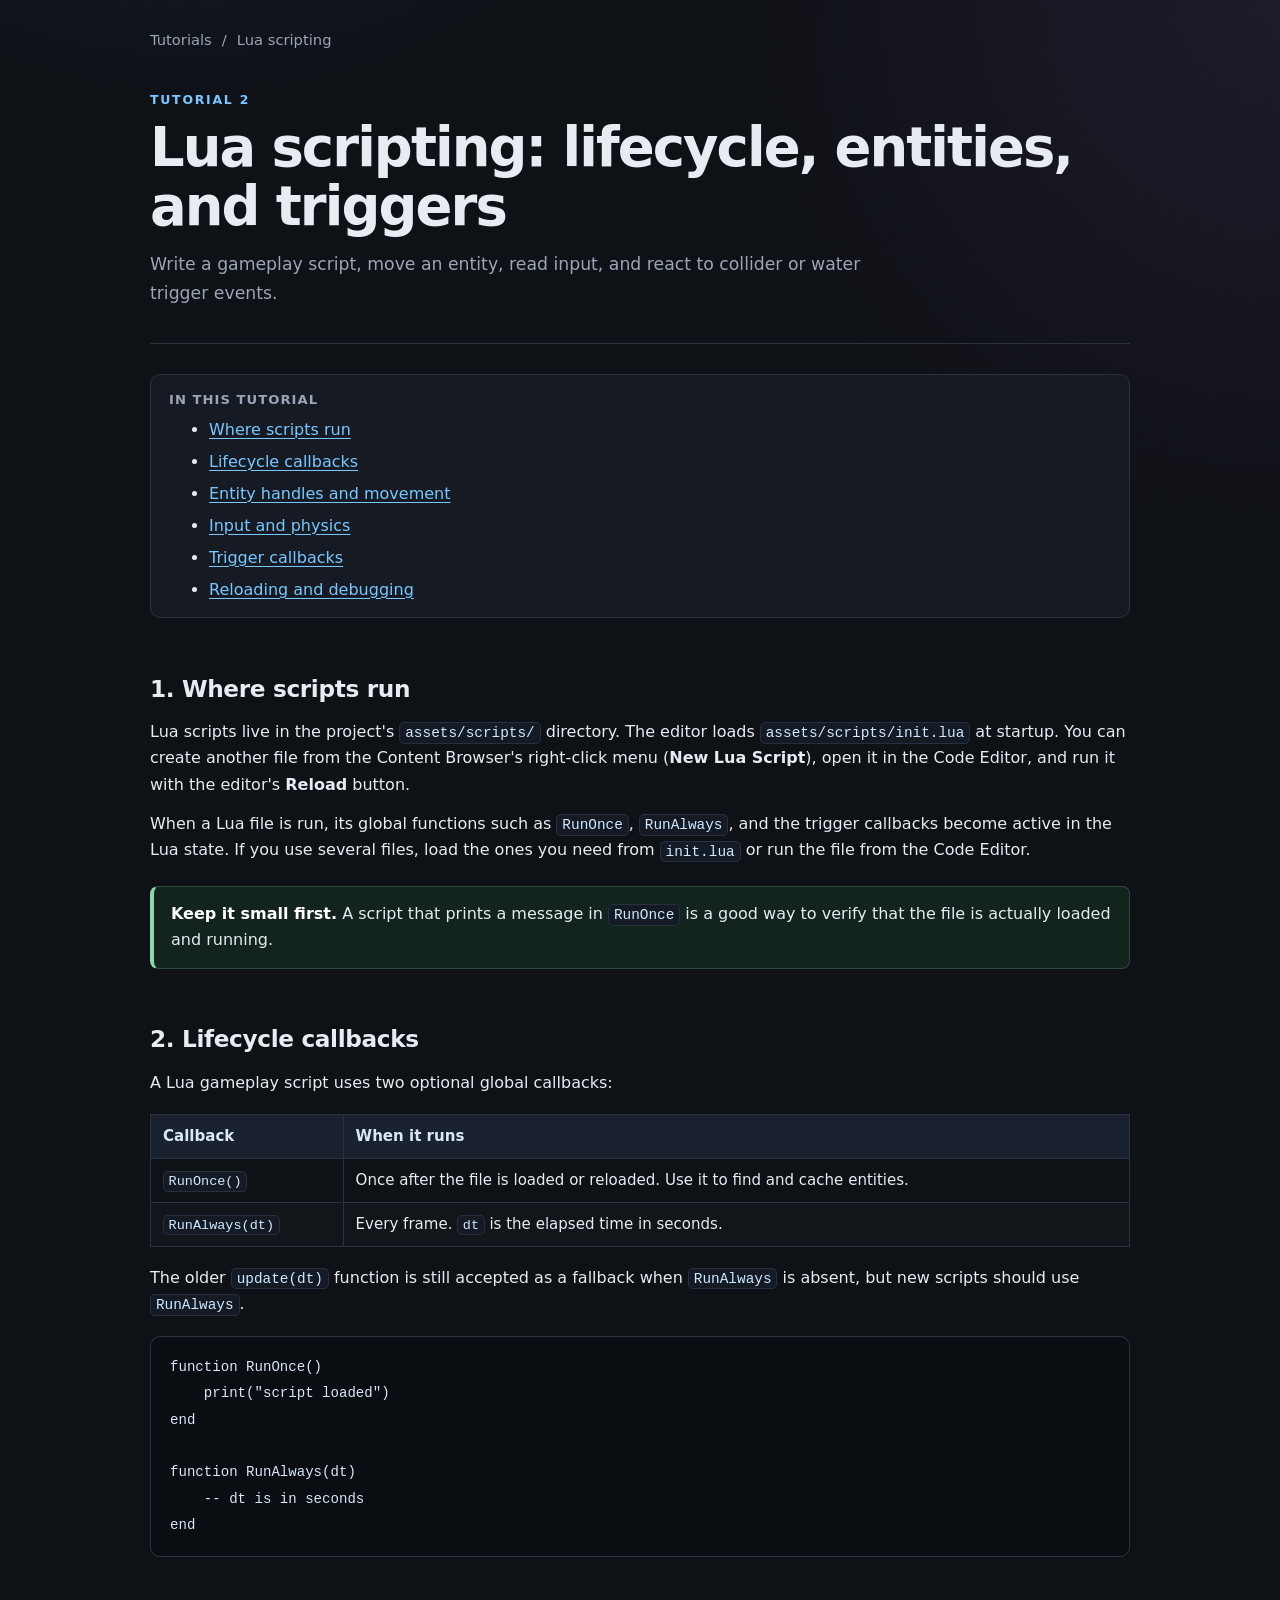
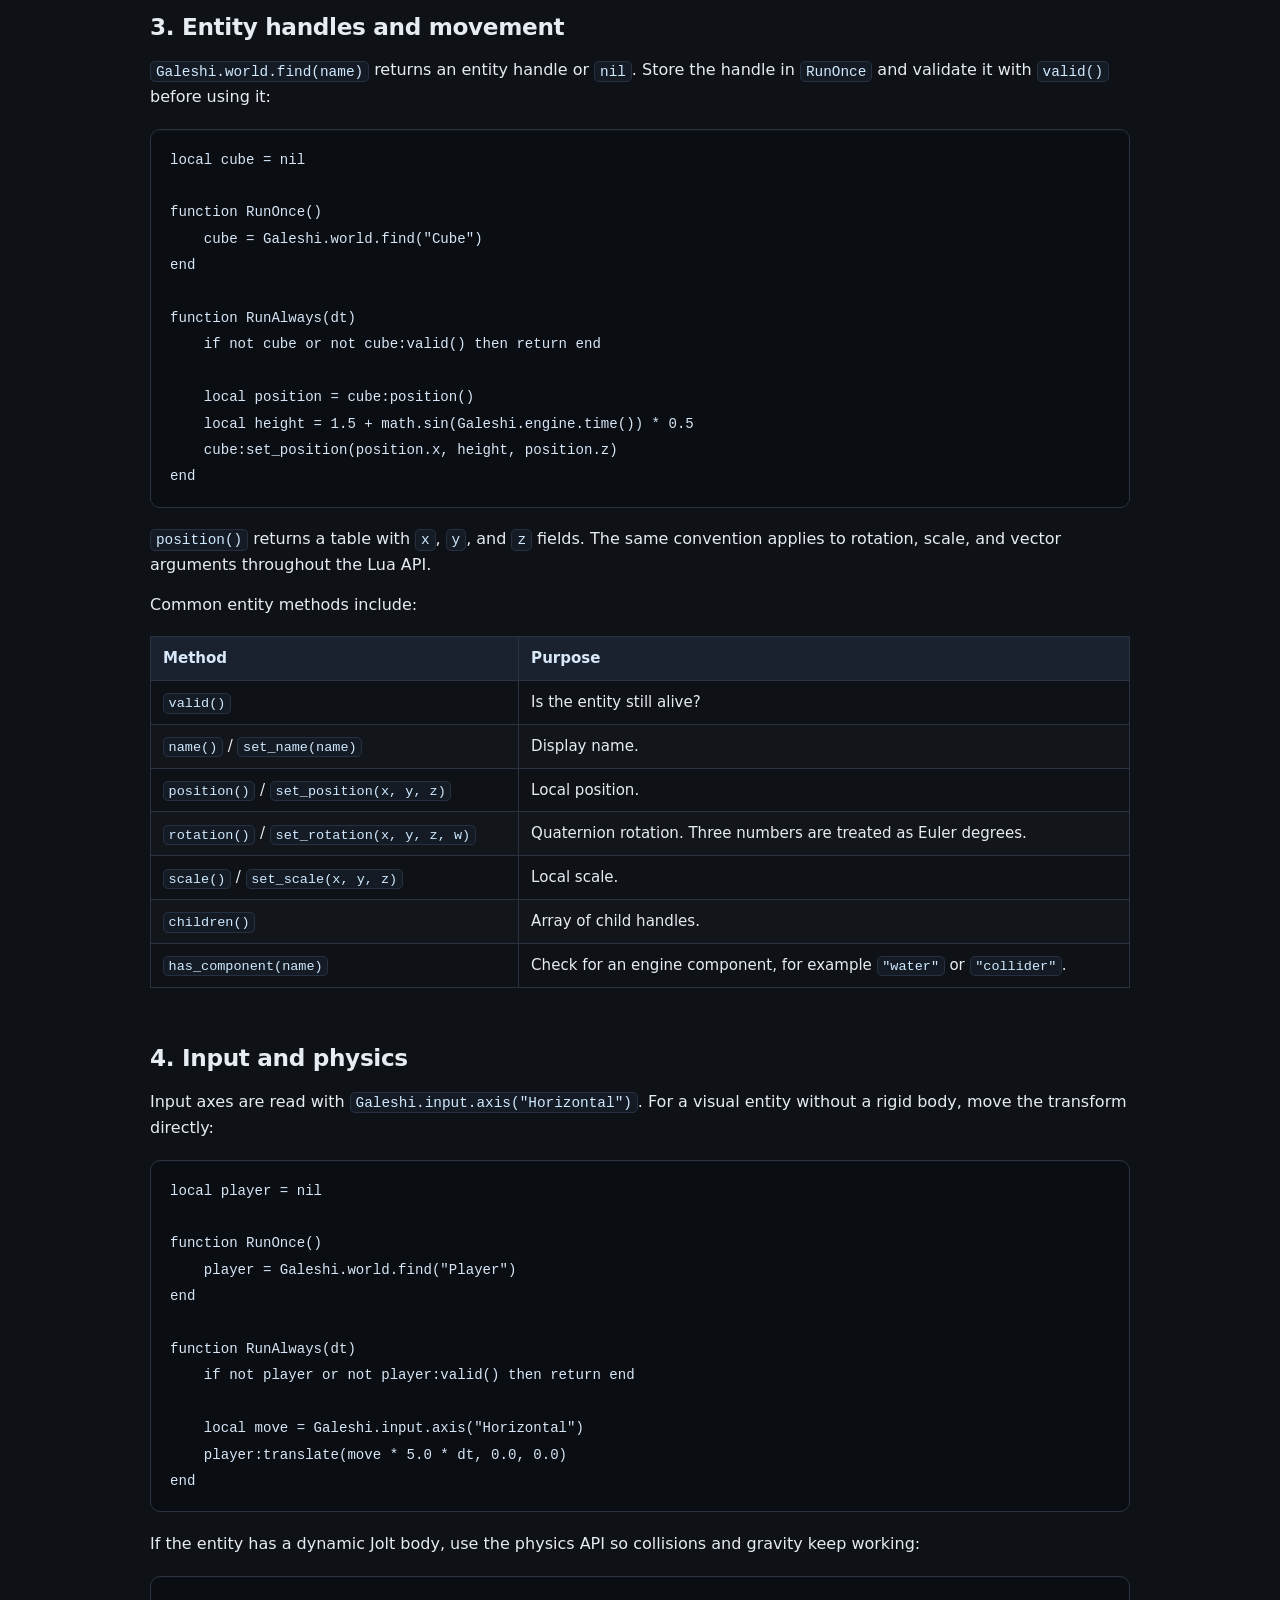
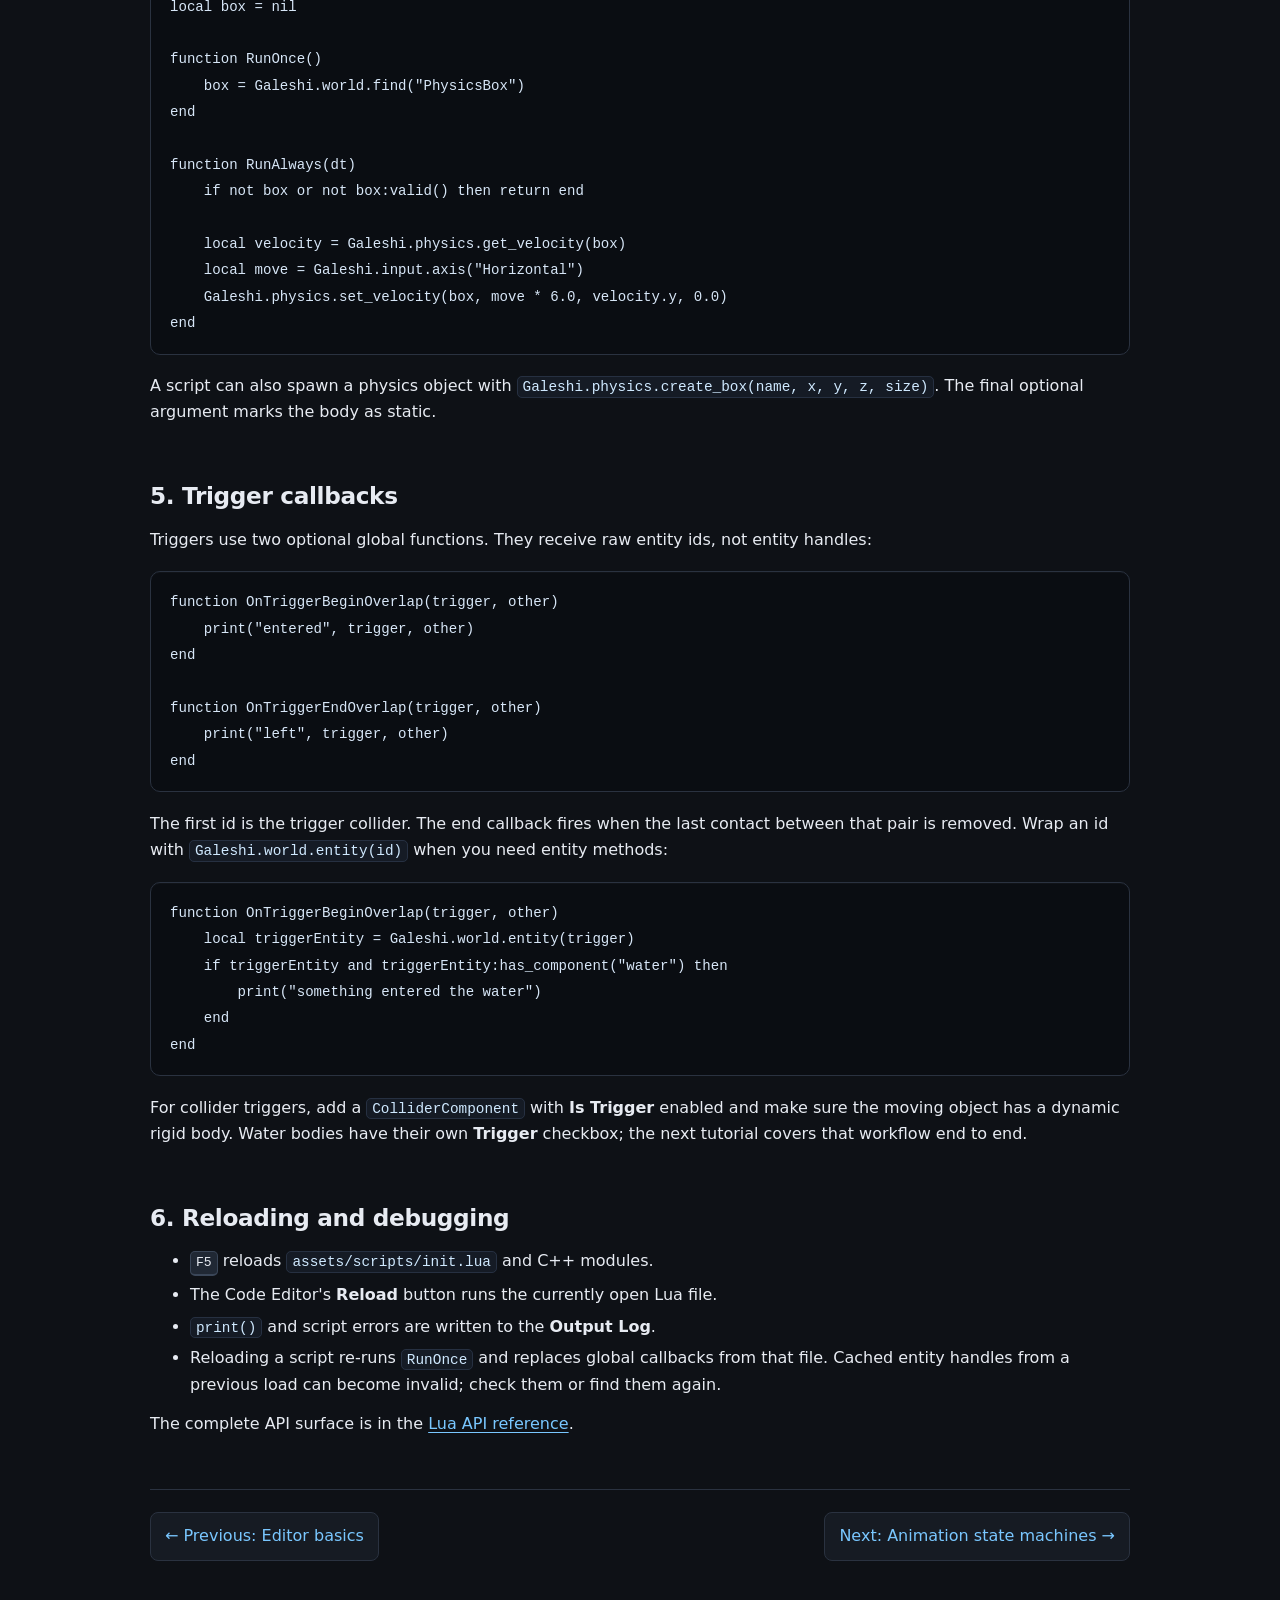
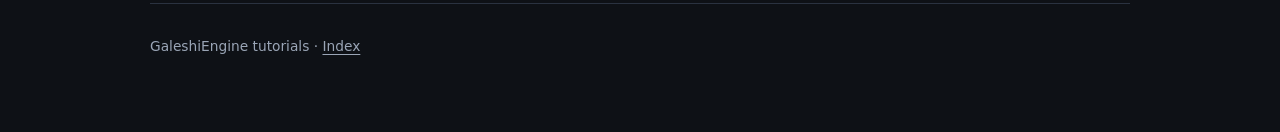
==== docs/tutorials/02-lua-scripts.html @ e1ea151c "Add HTML tutorials Add a browsable tutorial set under docs/tutorials covering editor basics, Lua scr" ====
<!doctype html>
<html lang="en">
<head>
    <meta charset="utf-8">
    <meta name="viewport" content="width=device-width, initial-scale=1">
    <title>Lua scripting — GaleshiEngine Tutorials</title>
    <link rel="stylesheet" href="style.css">
</head>
<body>
<div class="wrap">
    <nav class="top" aria-label="Breadcrumb">
        <a href="index.html">Tutorials</a>
        <span>/</span>
        <span>Lua scripting</span>
    </nav>

    <header class="hero">
        <p class="eyebrow">Tutorial 2</p>
        <h1>Lua scripting: lifecycle, entities, and triggers</h1>
        <p class="lead">
            Write a gameplay script, move an entity, read input, and react to
            collider or water trigger events.
        </p>
    </header>

    <main>
        <div class="toc">
            <p>In this tutorial</p>
            <ul>
                <li><a href="#where">Where scripts run</a></li>
                <li><a href="#lifecycle">Lifecycle callbacks</a></li>
                <li><a href="#entities">Entity handles and movement</a></li>
                <li><a href="#input">Input and physics</a></li>
                <li><a href="#triggers">Trigger callbacks</a></li>
                <li><a href="#reload">Reloading and debugging</a></li>
            </ul>
        </div>

        <section id="where">
            <h2>1. Where scripts run</h2>
            <p>
                Lua scripts live in the project's
                <code>assets/scripts/</code> directory. The editor loads
                <code>assets/scripts/init.lua</code> at startup. You can create
                another file from the Content Browser's right-click menu
                (<strong>New Lua Script</strong>), open it in the Code Editor,
                and run it with the editor's <strong>Reload</strong> button.
            </p>
            <p>
                When a Lua file is run, its global functions such as
                <code>RunOnce</code>, <code>RunAlways</code>, and the trigger
                callbacks become active in the Lua state. If you use several
                files, load the ones you need from <code>init.lua</code> or run
                the file from the Code Editor.
            </p>
            <aside class="callout">
                <p>
                    <strong>Keep it small first.</strong> A script that prints a
                    message in <code>RunOnce</code> is a good way to verify that
                    the file is actually loaded and running.
                </p>
            </aside>
        </section>

        <section id="lifecycle">
            <h2>2. Lifecycle callbacks</h2>
            <p>
                A Lua gameplay script uses two optional global callbacks:
            </p>
            <table>
                <thead>
                    <tr><th>Callback</th><th>When it runs</th></tr>
                </thead>
                <tbody>
                    <tr>
                        <td><code>RunOnce()</code></td>
                        <td>Once after the file is loaded or reloaded. Use it to find and cache entities.</td>
                    </tr>
                    <tr>
                        <td><code>RunAlways(dt)</code></td>
                        <td>Every frame. <code>dt</code> is the elapsed time in seconds.</td>
                    </tr>
                </tbody>
            </table>
            <p>
                The older <code>update(dt)</code> function is still accepted as
                a fallback when <code>RunAlways</code> is absent, but new scripts
                should use <code>RunAlways</code>.
            </p>
            <pre><code>function RunOnce()
    print("script loaded")
end

function RunAlways(dt)
    -- dt is in seconds
end</code></pre>
        </section>

        <section id="entities">
            <h2>3. Entity handles and movement</h2>
            <p>
                <code>Galeshi.world.find(name)</code> returns an entity handle
                or <code>nil</code>. Store the handle in <code>RunOnce</code>
                and validate it with <code>valid()</code> before using it:
            </p>
            <pre><code>local cube = nil

function RunOnce()
    cube = Galeshi.world.find("Cube")
end

function RunAlways(dt)
    if not cube or not cube:valid() then return end

    local position = cube:position()
    local height = 1.5 + math.sin(Galeshi.engine.time()) * 0.5
    cube:set_position(position.x, height, position.z)
end</code></pre>
            <p>
                <code>position()</code> returns a table with
                <code>x</code>, <code>y</code>, and <code>z</code> fields. The
                same convention applies to rotation, scale, and vector
                arguments throughout the Lua API.
            </p>
            <p>Common entity methods include:</p>
            <table>
                <thead>
                    <tr><th>Method</th><th>Purpose</th></tr>
                </thead>
                <tbody>
                    <tr><td><code>valid()</code></td><td>Is the entity still alive?</td></tr>
                    <tr><td><code>name()</code> / <code>set_name(name)</code></td><td>Display name.</td></tr>
                    <tr><td><code>position()</code> / <code>set_position(x, y, z)</code></td><td>Local position.</td></tr>
                    <tr><td><code>rotation()</code> / <code>set_rotation(x, y, z, w)</code></td><td>Quaternion rotation. Three numbers are treated as Euler degrees.</td></tr>
                    <tr><td><code>scale()</code> / <code>set_scale(x, y, z)</code></td><td>Local scale.</td></tr>
                    <tr><td><code>children()</code></td><td>Array of child handles.</td></tr>
                    <tr><td><code>has_component(name)</code></td><td>Check for an engine component, for example <code>"water"</code> or <code>"collider"</code>.</td></tr>
                </tbody>
            </table>
        </section>

        <section id="input">
            <h2>4. Input and physics</h2>
            <p>
                Input axes are read with
                <code>Galeshi.input.axis("Horizontal")</code>. For a visual
                entity without a rigid body, move the transform directly:
            </p>
            <pre><code>local player = nil

function RunOnce()
    player = Galeshi.world.find("Player")
end

function RunAlways(dt)
    if not player or not player:valid() then return end

    local move = Galeshi.input.axis("Horizontal")
    player:translate(move * 5.0 * dt, 0.0, 0.0)
end</code></pre>
            <p>
                If the entity has a dynamic Jolt body, use the physics API so
                collisions and gravity keep working:
            </p>
            <pre><code>local box = nil

function RunOnce()
    box = Galeshi.world.find("PhysicsBox")
end

function RunAlways(dt)
    if not box or not box:valid() then return end

    local velocity = Galeshi.physics.get_velocity(box)
    local move = Galeshi.input.axis("Horizontal")
    Galeshi.physics.set_velocity(box, move * 6.0, velocity.y, 0.0)
end</code></pre>
            <p>
                A script can also spawn a physics object with
                <code>Galeshi.physics.create_box(name, x, y, z, size)</code>.
                The final optional argument marks the body as static.
            </p>
        </section>

        <section id="triggers">
            <h2>5. Trigger callbacks</h2>
            <p>
                Triggers use two optional global functions. They receive raw
                entity ids, not entity handles:
            </p>
            <pre><code>function OnTriggerBeginOverlap(trigger, other)
    print("entered", trigger, other)
end

function OnTriggerEndOverlap(trigger, other)
    print("left", trigger, other)
end</code></pre>
            <p>
                The first id is the trigger collider. The end callback fires
                when the last contact between that pair is removed. Wrap an id
                with <code>Galeshi.world.entity(id)</code> when you need entity
                methods:
            </p>
            <pre><code>function OnTriggerBeginOverlap(trigger, other)
    local triggerEntity = Galeshi.world.entity(trigger)
    if triggerEntity and triggerEntity:has_component("water") then
        print("something entered the water")
    end
end</code></pre>
            <p>
                For collider triggers, add a <code>ColliderComponent</code> with
                <strong>Is Trigger</strong> enabled and make sure the moving
                object has a dynamic rigid body. Water bodies have their own
                <strong>Trigger</strong> checkbox; the next tutorial covers that
                workflow end to end.
            </p>
        </section>

        <section id="reload">
            <h2>6. Reloading and debugging</h2>
            <ul>
                <li>
                    <kbd>F5</kbd> reloads
                    <code>assets/scripts/init.lua</code> and C++ modules.
                </li>
                <li>
                    The Code Editor's <strong>Reload</strong> button runs the
                    currently open Lua file.
                </li>
                <li>
                    <code>print()</code> and script errors are written to the
                    <strong>Output Log</strong>.
                </li>
                <li>
                    Reloading a script re-runs <code>RunOnce</code> and replaces
                    global callbacks from that file. Cached entity handles from
                    a previous load can become invalid; check them or find them
                    again.
                </li>
            </ul>
            <p>
                The complete API surface is in the
                <a href="../LUA_API.md">Lua API reference</a>.
            </p>
        </section>
    </main>

    <nav class="pager" aria-label="Tutorial navigation">
        <a href="01-editor-basics.html">← Previous: Editor basics</a>
        <a href="03-animation-state-machine.html">Next: Animation state machines →</a>
    </nav>

    <footer>
        <p>GaleshiEngine tutorials · <a href="index.html">Index</a></p>
    </footer>
</div>
</body>
</html>
---- docs/tutorials/style.css ----
:root {
    color-scheme: dark;
    --bg: #0e1116;
    --panel: #161b23;
    --panel-2: #1b222c;
    --text: #e7ebf2;
    --muted: #9aa5b6;
    --accent: #79c7ff;
    --accent-2: #9be28f;
    --border: #2a3240;
    --code-bg: #0a0d12;
    --warn: #ffc46b;
    --warn-bg: #2a2114;
    --tip: #8bd6b0;
    --tip-bg: #12241d;
}

* {
    box-sizing: border-box;
}

html {
    scroll-behavior: smooth;
}

body {
    margin: 0;
    background:
        radial-gradient(circle at 15% -10%, #1a2a3a 0, transparent 38rem),
        radial-gradient(circle at 100% 0, #201b2b 0, transparent 34rem),
        var(--bg);
    color: var(--text);
    font: 16px/1.65 system-ui, -apple-system, BlinkMacSystemFont, "Segoe UI",
        Roboto, Ubuntu, Cantarell, "Noto Sans", sans-serif;
}

.wrap {
    width: min(100% - 40px, 980px);
    margin: 0 auto;
    padding: 28px 0 64px;
}

a {
    color: var(--accent);
    text-decoration-thickness: 1px;
    text-underline-offset: 3px;
}

a:hover {
    color: #b7e4ff;
}

nav.top {
    display: flex;
    align-items: center;
    gap: 10px;
    flex-wrap: wrap;
    margin-bottom: 26px;
    color: var(--muted);
    font-size: 0.92rem;
}

nav.top a {
    color: var(--muted);
    text-decoration: none;
}

nav.top a:hover {
    color: var(--accent);
}

header.hero {
    padding: 12px 0 22px;
    border-bottom: 1px solid var(--border);
    margin-bottom: 30px;
}

.eyebrow {
    margin: 0 0 8px;
    color: var(--accent);
    font-size: 0.78rem;
    font-weight: 700;
    letter-spacing: 0.14em;
    text-transform: uppercase;
}

h1 {
    margin: 0;
    font-size: clamp(2rem, 5vw, 3.4rem);
    line-height: 1.08;
    letter-spacing: -0.035em;
}

h2 {
    margin: 2.4em 0 0.7em;
    font-size: 1.45rem;
    line-height: 1.25;
    letter-spacing: -0.015em;
}

h3 {
    margin: 1.8em 0 0.5em;
    font-size: 1.08rem;
}

p,
ul,
ol {
    margin: 0.8em 0;
}

li + li {
    margin-top: 0.35em;
}

.lead {
    max-width: 70ch;
    color: var(--muted);
    font-size: 1.08rem;
}

.card-grid {
    display: grid;
    grid-template-columns: repeat(auto-fit, minmax(250px, 1fr));
    gap: 16px;
    margin: 28px 0;
}

.card {
    display: flex;
    flex-direction: column;
    gap: 8px;
    padding: 20px;
    border: 1px solid var(--border);
    border-radius: 12px;
    background: linear-gradient(180deg, var(--panel-2), var(--panel));
    color: inherit;
    text-decoration: none;
    transition: border-color 120ms ease, transform 120ms ease;
}

.card:hover {
    border-color: var(--accent);
    transform: translateY(-2px);
    color: inherit;
}

.card .number {
    color: var(--accent);
    font-size: 0.75rem;
    font-weight: 700;
    letter-spacing: 0.14em;
    text-transform: uppercase;
}

.card h2 {
    margin: 0;
    font-size: 1.15rem;
}

.card p {
    margin: 0;
    color: var(--muted);
    font-size: 0.94rem;
}

code {
    padding: 0.12em 0.34em;
    border: 1px solid #263041;
    border-radius: 5px;
    background: #151b25;
    color: #cfe9ff;
    font: 0.9em/1.4 "JetBrains Mono", "Fira Code", "SFMono-Regular",
        Consolas, "Liberation Mono", monospace;
}

pre {
    margin: 1.15em 0;
    padding: 17px 19px;
    overflow-x: auto;
    border: 1px solid var(--border);
    border-radius: 10px;
    background: var(--code-bg);
    box-shadow: inset 0 1px 0 rgba(255, 255, 255, 0.025);
}

pre code {
    padding: 0;
    border: 0;
    background: none;
    color: #d7e6f7;
    font-size: 0.88rem;
    line-height: 1.55;
}

kbd {
    display: inline-block;
    min-width: 1.7em;
    padding: 0.08em 0.38em;
    border: 1px solid #3a4658;
    border-bottom-width: 2px;
    border-radius: 5px;
    background: #202834;
    color: var(--text);
    font: 0.82em/1.5 "JetBrains Mono", "Fira Code", monospace;
    text-align: center;
}

table {
    width: 100%;
    margin: 1.2em 0;
    border-collapse: collapse;
    font-size: 0.94rem;
}

th,
td {
    padding: 9px 12px;
    border: 1px solid var(--border);
    text-align: left;
    vertical-align: top;
}

th {
    background: #1a2230;
    color: #d9e8f8;
    font-weight: 600;
}

tr:nth-child(even) td {
    background: rgba(255, 255, 255, 0.015);
}

.callout {
    margin: 1.4em 0;
    padding: 14px 17px;
    border: 1px solid #2e4a3f;
    border-left: 4px solid var(--tip);
    border-radius: 8px;
    background: var(--tip-bg);
}

.callout p:first-child {
    margin-top: 0;
}

.callout p:last-child {
    margin-bottom: 0;
}

.callout.warn {
    border-color: #5a4624;
    border-left-color: var(--warn);
    background: var(--warn-bg);
}

.callout strong {
    color: #fff;
}

.steps {
    counter-reset: step;
    list-style: none;
    padding-left: 0;
}

.steps > li {
    position: relative;
    margin: 1.15em 0;
    padding-left: 46px;
}

.steps > li::before {
    counter-increment: step;
    content: counter(step);
    position: absolute;
    top: 0.1em;
    left: 0;
    display: grid;
    place-items: center;
    width: 30px;
    height: 30px;
    border: 1px solid #35506b;
    border-radius: 50%;
    background: #162433;
    color: var(--accent);
    font-size: 0.84rem;
    font-weight: 700;
}

.pager {
    display: flex;
    justify-content: space-between;
    gap: 16px;
    margin-top: 52px;
    padding-top: 22px;
    border-top: 1px solid var(--border);
}

.pager a {
    display: inline-block;
    padding: 10px 14px;
    border: 1px solid var(--border);
    border-radius: 8px;
    background: var(--panel);
    text-decoration: none;
}

.pager a:hover {
    border-color: var(--accent);
}

footer {
    margin-top: 42px;
    padding-top: 20px;
    border-top: 1px solid var(--border);
    color: var(--muted);
    font-size: 0.86rem;
}

footer a {
    color: var(--muted);
}

.toc {
    padding: 14px 18px;
    border: 1px solid var(--border);
    border-radius: 10px;
    background: var(--panel);
}

.toc p {
    margin: 0 0 6px;
    color: var(--muted);
    font-size: 0.82rem;
    font-weight: 700;
    letter-spacing: 0.08em;
    text-transform: uppercase;
}

.toc ul {
    margin: 0;
}

@media (max-width: 600px) {
    .wrap {
        width: min(100% - 24px, 980px);
        padding-top: 18px;
    }

    pre {
        padding: 13px;
    }

    th,
    td {
        padding: 7px 8px;
    }
}
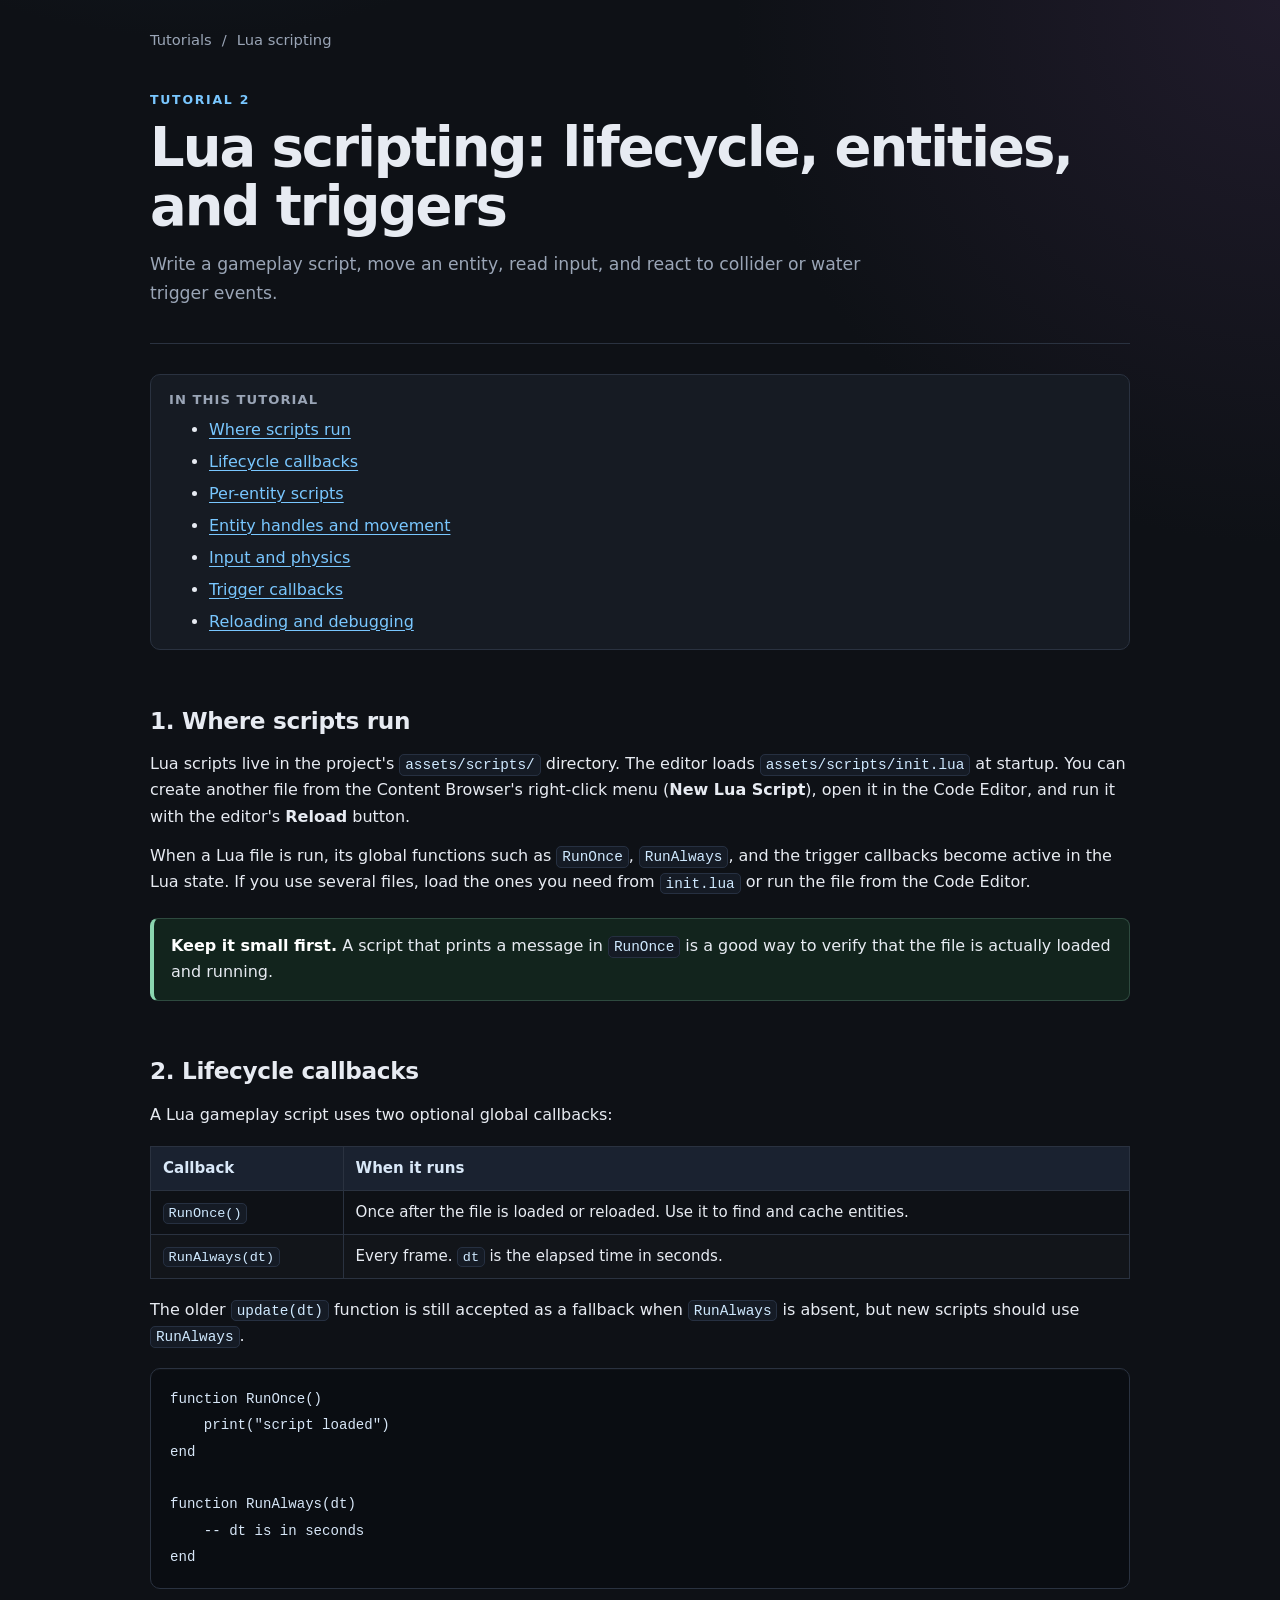
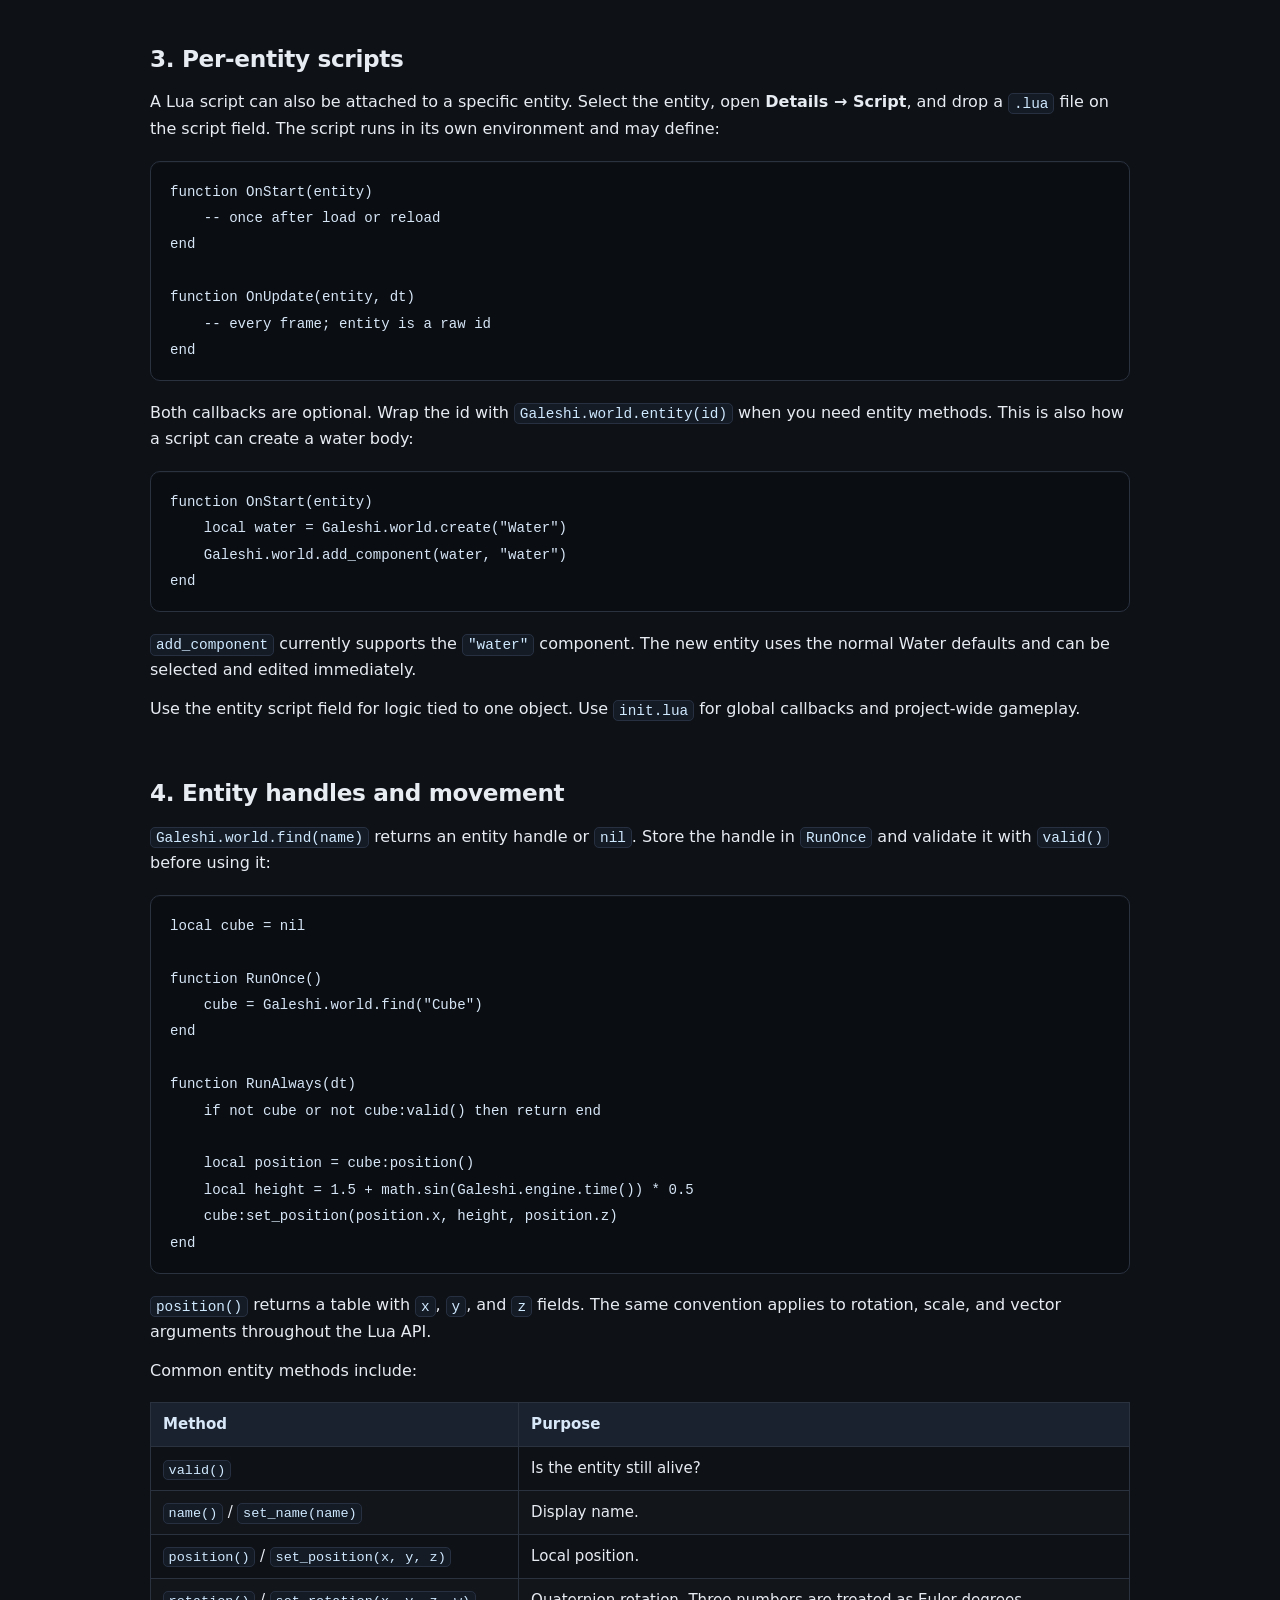
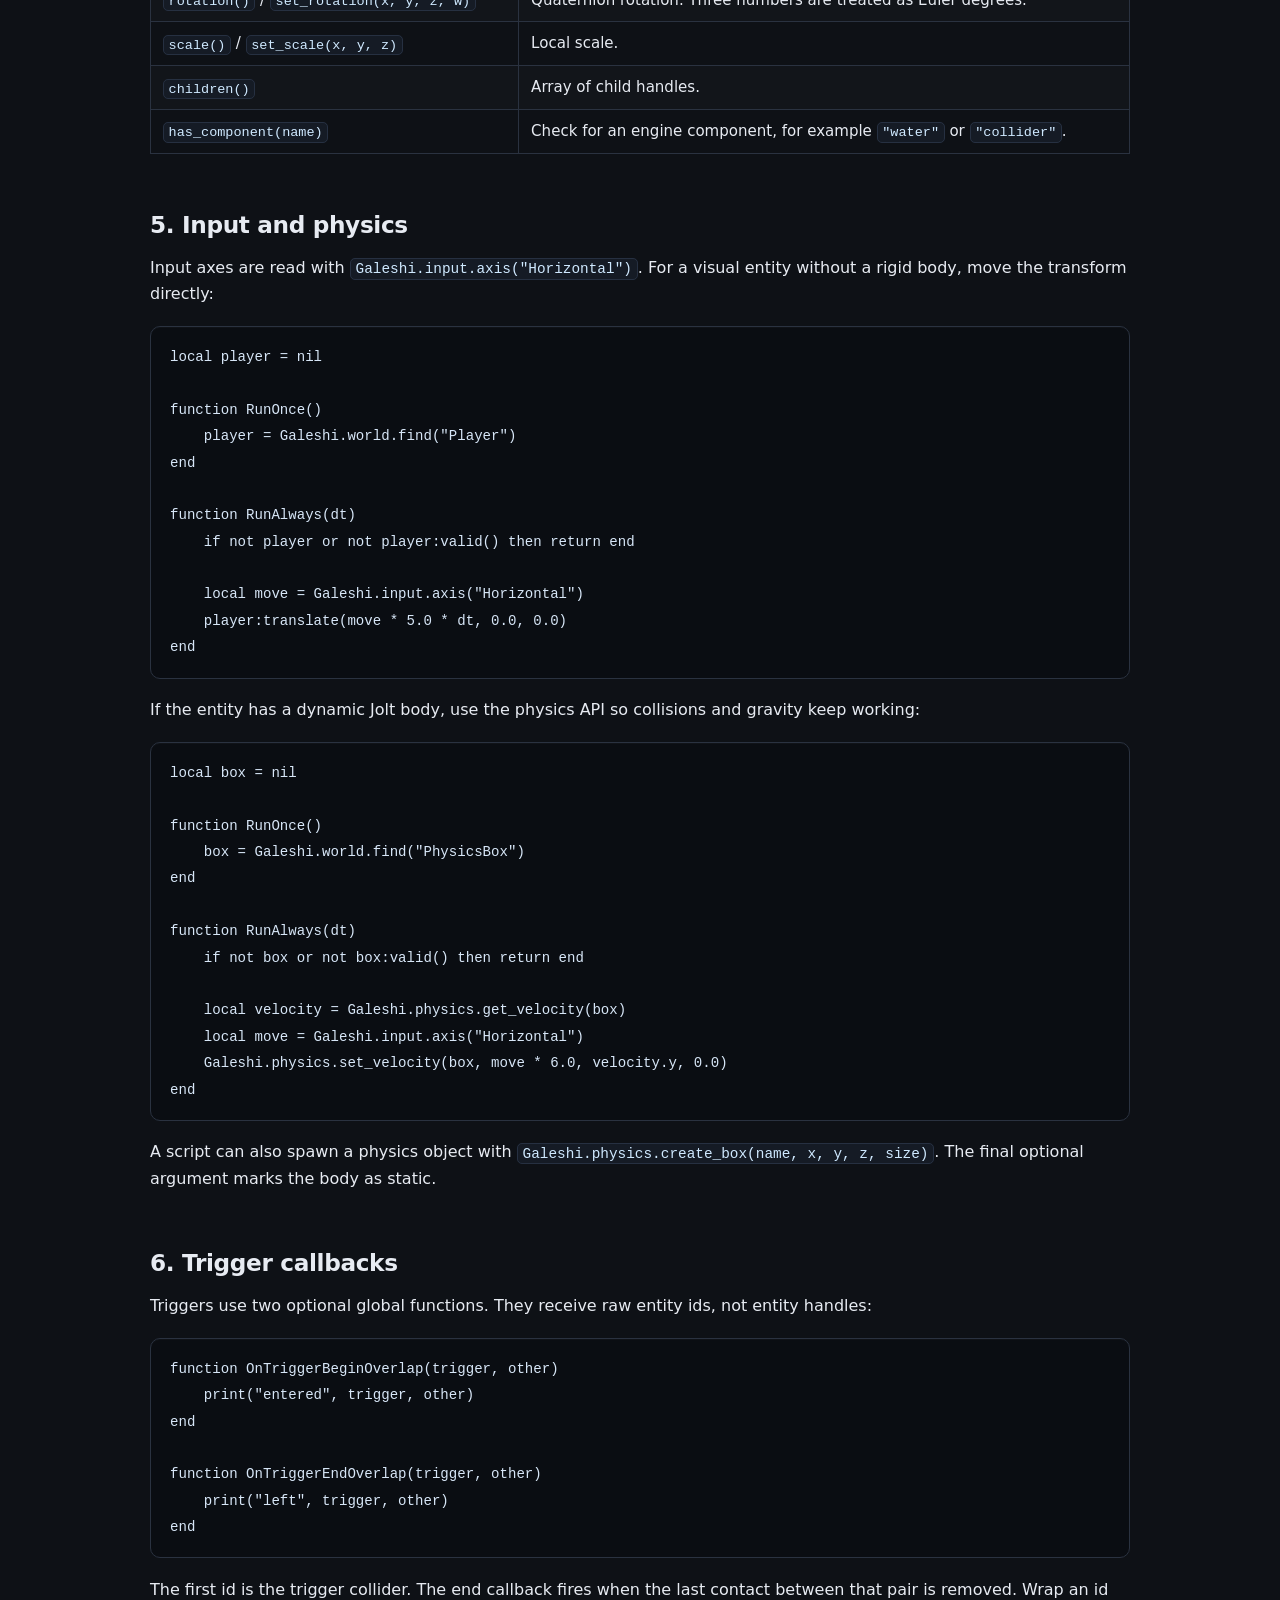
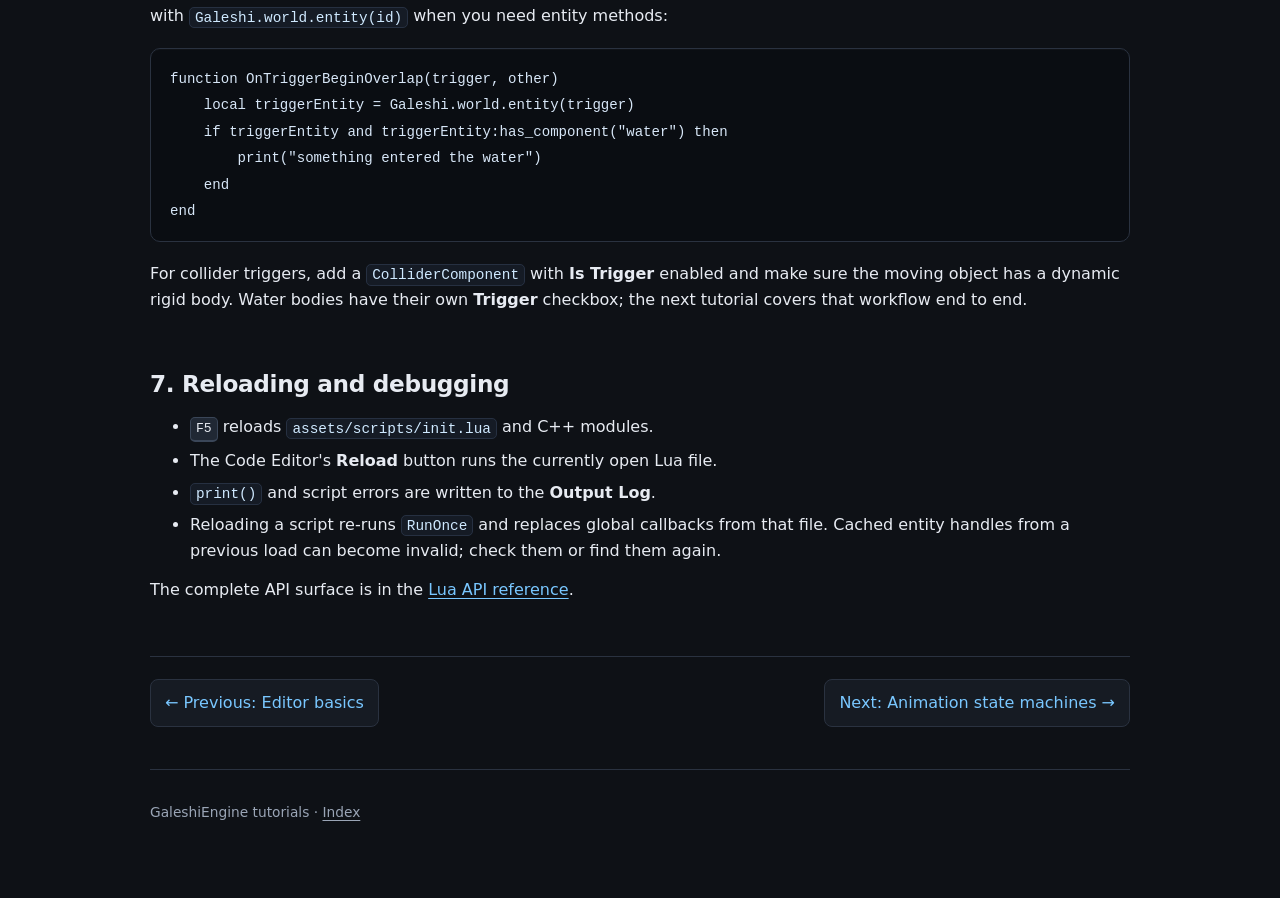
==== commit 081b33e1: "Add per-entity Lua scripts and script-created water Attach Lua scripts to the selected entity by dro" ====
--- a/docs/tutorials/02-lua-scripts.html
+++ b/docs/tutorials/02-lua-scripts.html
@@ -29,6 +29,7 @@
             <ul>
                 <li><a href="#where">Where scripts run</a></li>
                 <li><a href="#lifecycle">Lifecycle callbacks</a></li>
+                <li><a href="#entity-scripts">Per-entity scripts</a></li>
                 <li><a href="#entities">Entity handles and movement</a></li>
                 <li><a href="#input">Input and physics</a></li>
                 <li><a href="#triggers">Trigger callbacks</a></li>
@@ -96,8 +97,44 @@
 end</code></pre>
         </section>
 
+        <section id="entity-scripts">
+            <h2>3. Per-entity scripts</h2>
+            <p>
+                A Lua script can also be attached to a specific entity. Select
+                the entity, open <strong>Details → Script</strong>, and drop a
+                <code>.lua</code> file on the script field. The script runs in
+                its own environment and may define:
+            </p>
+            <pre><code>function OnStart(entity)
+    -- once after load or reload
+end
+
+function OnUpdate(entity, dt)
+    -- every frame; entity is a raw id
+end</code></pre>
+            <p>
+                Both callbacks are optional. Wrap the id with
+                <code>Galeshi.world.entity(id)</code> when you need entity
+                methods. This is also how a script can create a water body:
+            </p>
+            <pre><code>function OnStart(entity)
+    local water = Galeshi.world.create("Water")
+    Galeshi.world.add_component(water, "water")
+end</code></pre>
+            <p>
+                <code>add_component</code> currently supports the
+                <code>"water"</code> component. The new entity uses the normal
+                Water defaults and can be selected and edited immediately.
+            </p>
+            <p>
+                Use the entity script field for logic tied to one object. Use
+                <code>init.lua</code> for global callbacks and project-wide
+                gameplay.
+            </p>
+        </section>
+
         <section id="entities">
-            <h2>3. Entity handles and movement</h2>
+            <h2>4. Entity handles and movement</h2>
             <p>
                 <code>Galeshi.world.find(name)</code> returns an entity handle
                 or <code>nil</code>. Store the handle in <code>RunOnce</code>
@@ -140,7 +177,7 @@
         </section>
 
         <section id="input">
-            <h2>4. Input and physics</h2>
+            <h2>5. Input and physics</h2>
             <p>
                 Input axes are read with
                 <code>Galeshi.input.axis("Horizontal")</code>. For a visual
@@ -183,7 +220,7 @@
         </section>
 
         <section id="triggers">
-            <h2>5. Trigger callbacks</h2>
+            <h2>6. Trigger callbacks</h2>
             <p>
                 Triggers use two optional global functions. They receive raw
                 entity ids, not entity handles:
@@ -217,7 +254,7 @@
         </section>
 
         <section id="reload">
-            <h2>6. Reloading and debugging</h2>
+            <h2>7. Reloading and debugging</h2>
             <ul>
                 <li>
                     <kbd>F5</kbd> reloads
